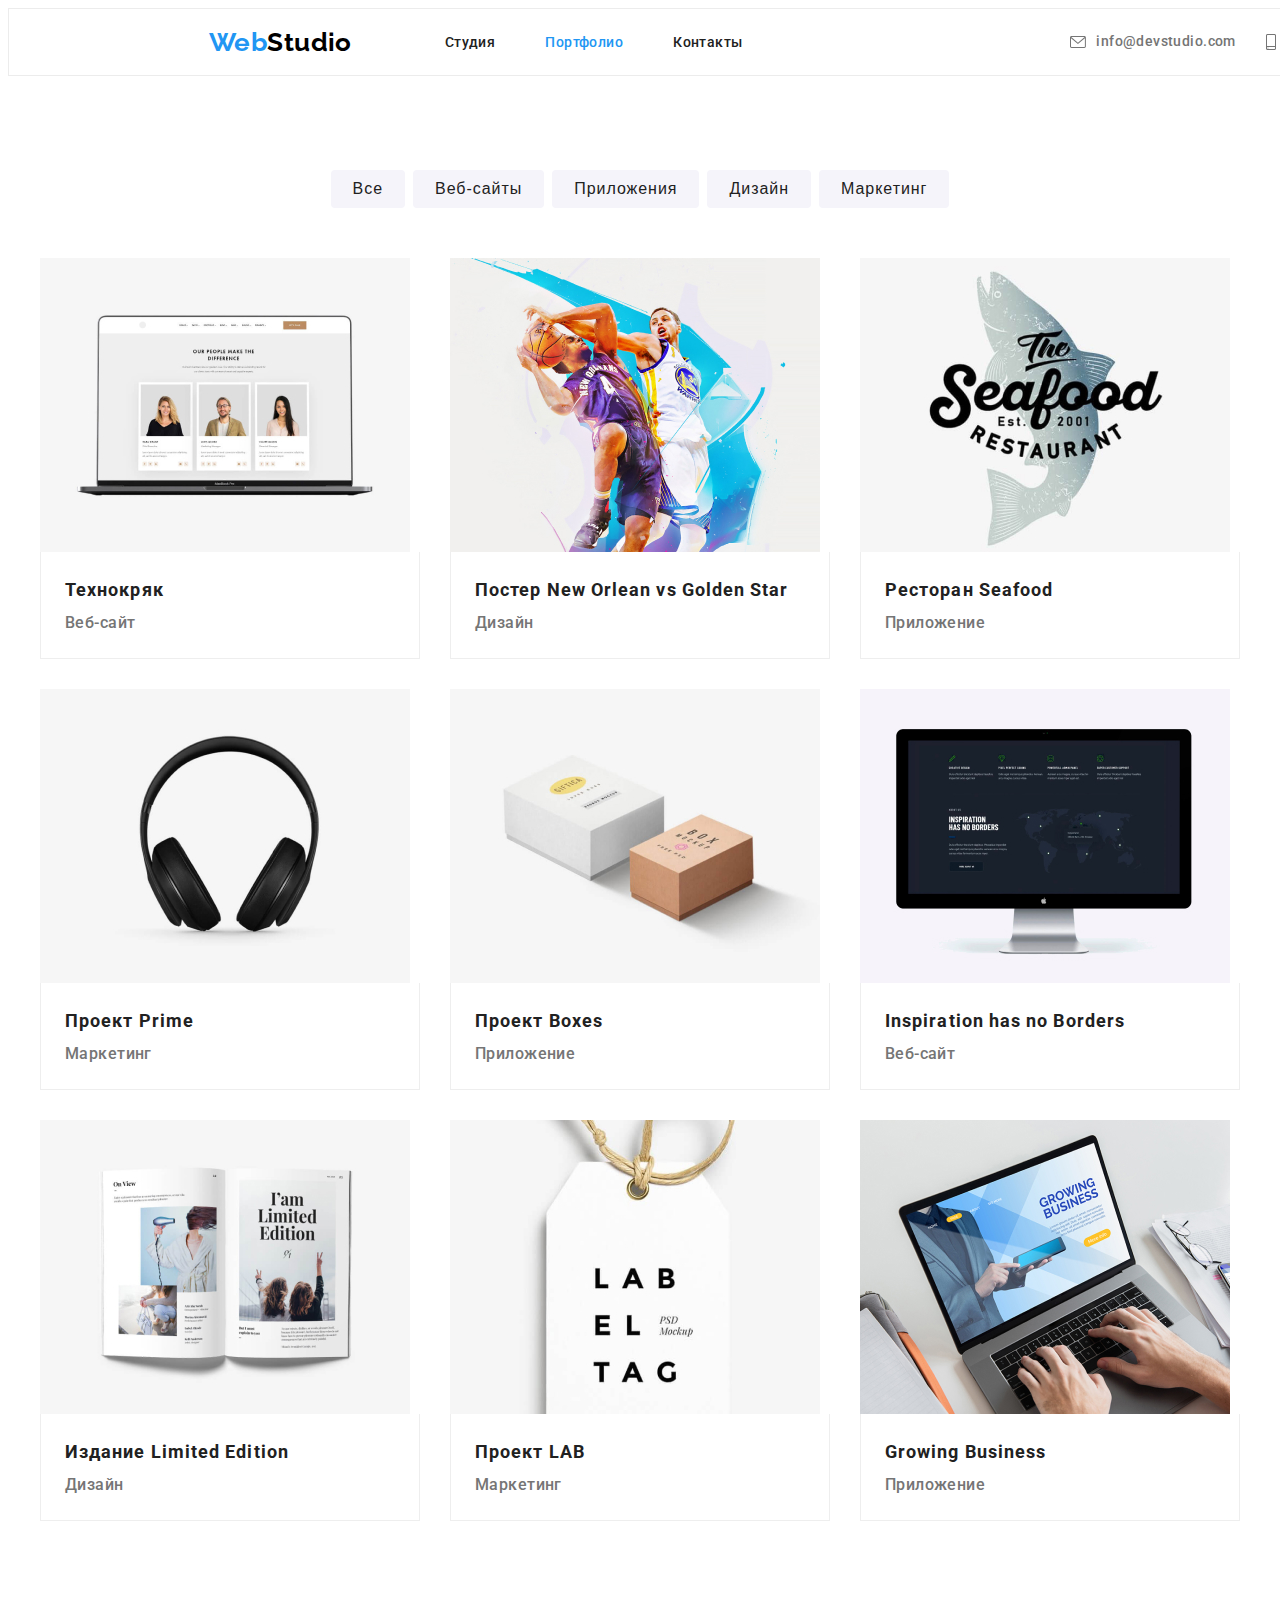
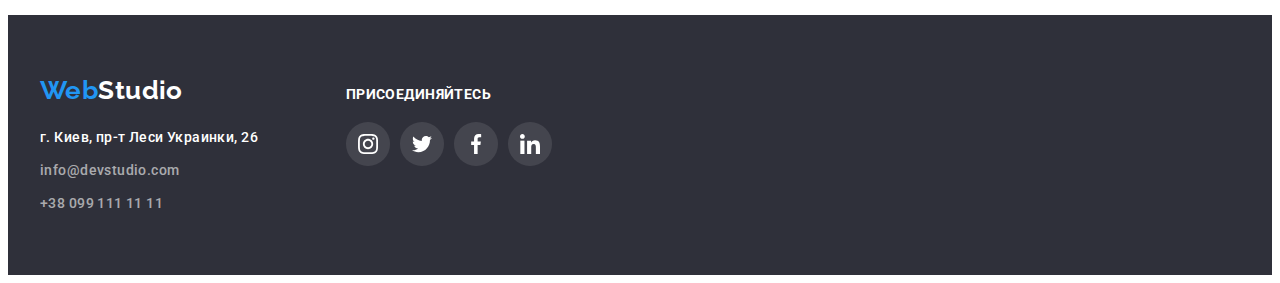
==== portfolio.html @ 8091f701 "cloned repository" ====
<!DOCTYPE html>
<html lang="ru">

<head>
  <meta charset="UTF-8">
  <meta http-equiv="X-UA-Compatible" content="IE=edge">
  <meta name="viewport" content="width=device-width, initial-scale=1.0">
  <title>WebStudio-Portfolio</title>
  <link rel="stylesheet" href="https://cdnjs.cloudflare.com/ajax/libs/modern-normalize/1.0.0/modern-normalize.css"
    integrity="sha512-Zx6MlUMKSVJoQ+83OwhdILe8cSEsCzfqThJd7J/VA2UrK6Ctj85p+xzqfyuNXE5B1k25uUdmJ2OzItbBy9GHAQ=="
    crossorigin="anonymous" />
  <link rel="preconnect" href="https://fonts.gstatic.com">
  <link href="https://fonts.googleapis.com/css2?family=Raleway:wght@700&family=Roboto:wght@400;500;700;900&display=swap"
    rel="stylesheet">
  <link rel="stylesheet" href="./styles/styles.css">
</head>

<body>
  <!-- HEADER -->
  <header class="header">
    <div class="container">
      <nav class="menu">
        <a class="logo link" href="./index.html" lang="en">Web<span class="logo-studio-header" lang="en">Studio</span></a>
        <div class="nav-wrapper">
          <ul class="nav-list list">
            <li class="nav-item">
              <a class="nav-link link" href="./index.html">Студия</a>
            </li>
            <li class="nav-item">
              <a class="nav-link current link" href="./portfolio.html">Портфолио</a>
            </li>
            <li class="nav-item">
              <a class="nav-link link" href="https://www.devstudio.com/portfolio">Контакты</a>
            </li>
          </ul>
        </div>
        <div class="contact-wrapper">
          <ul class="header-contacts list">
            <li class="header-contacts-mail">
              <a class="header-contact-link link" href="mailto:info@devstudio.com" lang="en">info@devstudio.com
                <svg class="header-envelope">
                  <use href="./images/sprite.svg#icon-envelope"></use>
                </svg>
              </a>
            </li>
            <li class="header-contacts-tel">
              <a class="header-contact-link link" href="tel:+380961111111">+38 096 111 11 11
                <svg class="header-tel">
                  <use href="./images/sprite.svg#icon-smartphone"></use>
                </svg>
              </a>
            </li>
          </ul>
        </div>
      </nav>
    </div>
  </header>
  <main>
    <!-- EXAMPLES -->
    <section class="examples">
      <div class="container">
        <h2 class="visually-hidden">Наши работы</h2>
        <ul class="examples-list list">
          <li class="examples-list-item">
            <button class="nav-btn" type="button">Все</button>
          </li>
          <li class="examples-list-item">
            <button class="nav-btn" type="button">Веб-сайты</button>
          </li>
          <li class="examples-list-item">
            <button class="nav-btn" type="button">Приложения</button>
          </li>
          <li class="examples-list-item">
            <button class="nav-btn" type="button">Дизайн</button>
          </li>
          <li class="examples-list-item">
            <button class="nav-btn" type="button">Маркетинг</button>
          </li>
        </ul>
        <ul class="examples-img-list list">
          <li class="examples-img-item">
            <a class="list-items link" href="">
              <img class="img" src="./images/portfolio/portfolio-1.jpg" alt="laptop desctop">
              <div class="examples-about-wrapper">
                <h3 class="examples-img-title">Технокряк</h3>
                <p class="examples-img-about">Веб-сайт</p>
              </div>
            </a>
          </li>
          <li class="examples-img-item">
            <a class="list-items link" href="">
              <img class="img" src="./images/portfolio/portfolio-2.jpg" alt="two basketball players">
              <div class="examples-about-wrapper">
                <h3 class="examples-img-title">Постер <span lang="en">New Orlean vs Golden Star</span></h3>
                <p class="examples-img-about">Дизайн</p>
              </div>
            </a>
          </li>
          <li class="examples-img-item">
            <a class="list-items link" href="">
              <img class="img" src="./images/portfolio/portfolio-3.jpg" alt="fish restaurant logo">
              <div class="examples-about-wrapper">
                <h3 class="examples-img-title">Ресторан <span lang="en">Seafood</span></h3>
                <p class="examples-img-about">Приложение</p>
              </div>
            </a>
          </li>
          <li class="examples-img-item">
            <a class="list-items link" href="">
              <img class="img" src="./images/portfolio/portfolio-4.jpg" alt="headphones">
              <div class="examples-about-wrapper">
                <h3 class="examples-img-title">Проект <span lang="en">Prime</span></h3>
                <p class="examples-img-about">Маркетинг</p>
              </div>
            </a>
          </li>
          <li class="examples-img-item">
            <a class="list-items link" href="">
              <img class="img" src="./images/portfolio/portfolio-5.jpg" alt="two boxes">
              <div class="examples-about-wrapper">
                <h3 class="examples-img-title">Проект <span lang="en">Boxes</span></h3>
                <p class="examples-img-about">Приложение</p>
              </div>
            </a>
          </li>
          <li class="examples-img-item">
            <a class="list-items link" href="">
              <img class="img" src="./images/portfolio/portfolio-6.jpg" alt="computer display">
              <div class="examples-about-wrapper">
                <h3 class="examples-img-title" lang="en">Inspiration has no Borders</h3>
                <p class="examples-img-about">Веб-сайт</p>
              </div>
            </a>
          </li>
          <li class="examples-img-item">
            <a class="list-items link" href="">
              <img class="img" src="./images/portfolio/portfolio-7.jpg" alt="opened magazine">
              <div class="examples-about-wrapper">
                <h3 class="examples-img-title">Издание <span lang="en">Limited Edition</span></h3>
                <p class="examples-img-about">Дизайн</p>
              </div>
            </a>
          </li>
          <li class="examples-img-item">
            <a class="list-items link" href="">
              <img class="img" src="./images/portfolio/portfolio-8.jpg" alt="some label">
              <div class="examples-about-wrapper">
                <h3 class="examples-img-title">Проект <span lang="en">LAB</span></h3>
                <p class="examples-img-about">Маркетинг</p>
              </div>
            </a>
          </li>
          <li class="examples-img-item">
            <a class="list-items link" href="">
              <img class="img" src="./images/portfolio/portfolio-9.jpg" alt="man working on a laptop">
              <div class="examples-about-wrapper">
                <h3 class="examples-img-title" lang="en">Growing Business</h3>
                <p class="examples-img-about">Приложение</p>
              </div>
            </a>
          </li>
        </ul>
      </div>
    </section>
  </main>
  <!-- FOOTER -->
  <footer class="footer">
    <div class="container">
      <div class="address-wrapper">
        <a class="logo link" href="./index.html" lang="en">Web<span class="logo-studio-footer" lang="en">Studio</span></a>
        <p class="address">г. Киев, пр-т Леси Украинки, 26</p>
        <ul class="address-list list">
          <li class="address-list-item">
            <a class="address-link link" href="mailto:info@devstudio.com">info@devstudio.com</a>
          </li>
          <li class="address-list-item">
            <a class="address-link link" href="tel:+380991111111">+38 099 111 11 11</a>
          </li>
        </ul>
      </div>
      <div class="footer-social-list">
        <h2 class="footer-social-title">присоединяйтесь</h2>
        <ul class="social-list list">
          <li class="social-list-item">
            <a href="" class="social-list-link link">
              <svg class="social-list-icon">
                <use href="./images/sprite.svg#icon-instagram"></use>
              </svg>
            </a>
          </li>
          <li class="social-list-item">
            <a href="" class="social-list-link link">
              <svg class="social-list-icon">
                <use href="./images/sprite.svg#icon-twitter"></use>
              </svg>
            </a>
          </li>
          <li class="social-list-item">
            <a href="" class="social-list-link link">
              <svg class="social-list-icon">
                <use href="./images/sprite.svg#icon-facebook"></use>
              </svg>
            </a>
          </li>
          <li class="social-list-item">
            <a href="" class="social-list-link link">
              <svg class="social-list-icon">
                <use href="./images/sprite.svg#icon-linkedin"></use>
              </svg>
            </a>
          </li>
        </ul>
      </div>
    </div>
  </footer>
</body>

</html>
---- styles/styles.css ----
:root {
  --main-font: "Roboto", sans-serif;
  --secondary-font: "Raleway", sans-serif;
  --accent-color: #2196f3;
  --main-text-color: #212121;
  --secondary-text-color: #757575;
  --accent-text-color: #ffffff;
  --background-color-main: #f5f4fa;
  --background-color-accent: #2f303a;
  --logo-text-main: #000000;
  --social-logo: #afb1b8;
  --section-pt: 94px;
  --section-pb: 94px;
}

body {
  font-family: var(--main-font);
  color: var(--main-text-color);
  font-weight: 500;
  font-size: 14px;
  line-height: 1.14;
  letter-spacing: 0.03em;
}

h1,
h2,
h3,
h4,
h5,
h6,
p {
  margin: 0;
}

ul,
ol {
  margin: 0;
  padding: 0;
}

img {
  display: block;
}

.link {
  text-decoration: none;
  display: block;
}

.list {
  list-style: none;
}

.container {
  width: 1200px;
  margin: 0 auto;
  padding-left: 15px;
  padding-right: 15px;
}

/* ================ COMPONENTS ================*/

.modal-btn {
  min-width: 200px;
  margin: 0 auto;
  padding: 10px 32px;
  font-weight: 700;
  font-size: 16px;
  line-height: 1.88;
  display: flex;
  justify-content: center;
  letter-spacing: 0.06em;
  color: var(--accent-text-color);
  cursor: pointer;
  background: var(--accent-color);
  border-radius: 4px;
  border: none;
}

.nav-btn {
  padding: 6px 22px;
  font-weight: inherit;
  font-size: 16px;
  line-height: 1.63;
  display: flex;
  align-items: center;
  text-align: center;
  letter-spacing: 0.06em;
  color: var(--main-text-color);
  cursor: pointer;
  background: var(--background-color-main);
  border-radius: 4px;
  border: none;
}

.img {
  display: block;
  max-width: 100%;
  height: auto;
}

.current.nav-link {
  color: var(--accent-color);
}

.visually-hidden {
  position: absolute !important;
  clip: rect(1px 1px 1px 1px); /* IE6, IE7 */
  clip: rect(1px, 1px, 1px, 1px);
  padding: 0 !important;
  border: 0 !important;
  height: 1px !important;
  width: 1px !important;
  overflow: hidden;
}

.container {
  width: 1200px;
  margin: 0 auto;
  padding-left: 15px;
  padding-right: 15px;
}

.section-title {
  margin-bottom: 50px;
  font-weight: 700;
  font-size: 36px;
  line-height: 1.17;
  text-align: center;
  color: var(--logo-text-main);
}

.social-list {
  display: flex;
  align-items: center;
  justify-content: center;
}

.social-list-link {
  display: flex;
  align-items: center;
  justify-content: center;
  width: 44px;
  height: 44px;
  border-radius: 50%;
  background-color: transparent;
}

.social-list-link:hover,
.social-list-link:focus {
  background-color: var(--accent-color);
}

.social-list-link:hover .social-list-icon,
.social-list-link:focus .social-list-icon {
  fill: var(--accent-text-color);
}

.social-list-item:not(:last-child) {
  margin-right: 10px;
}

.social-list-icon {
  fill: var(--social-logo);
  width: 20px;
  height: 20px;
}

/* ================ END COMPONENTS ================*/

/* ================ HEADER ================*/

.header {
  width: 1600px;
  display: flex;
  align-items: center;
  flex-direction: row;
  margin: 0 auto;
  border: 1px solid #ececec;
}

.menu {
  display: flex;
  align-items: center;
}

.logo {
  display: inline-block;
  font-family: var(--secondary-font);
  font-weight: 700;
  font-size: 26px;
  line-height: 1.19;
  color: var(--accent-color);
  margin-right: 93px;
}

.logo-studio-header {
  color: var(--logo-text-main);
}

.nav-wrapper {
  display: block;
}

.contact-wrapper {
  display: block;
  margin-left: auto;
}

.nav-list {
  display: flex;
}

.nav-item {
  display: inline-block;
}

.nav-item:not(:last-child) {
  margin-right: 50px;
}

.nav-link {
  line-height: 1.17;
  padding-top: 25px;
  padding-bottom: 25px;
  color: var(--main-text-color);
}

.nav-link:hover,
.nav-link:focus {
  color: var(--accent-color);
}

.header-contacts {
  display: flex;
  margin-left: 0 auto;
  align-items: center;
}

.header-contacts-mail {
  display: inline-block;
  margin-right: 30px;
  fill: var(--secondary-text-color);
}

.header-contacts-tel {
  display: inline-block;
  fill: var(--secondary-text-color);
}

.header-contact-link {
  display: flex;
  align-items: center;
  padding-top: 25px;
  padding-bottom: 25px;
  color: var(--secondary-text-color);
  flex-direction: row-reverse;
}

.header-contact-link:hover,
.header-contact-link:focus {
  fill: var(--accent-color);
  color: var(--accent-color);
}

.header-envelope {
  width: 16px;
  height: 12px;
  margin-right: 10px;
}

.header-tel {
  width: 10px;
  height: 16px;
  margin-right: 10px;
}
/* ================ END HEADER ================*/

/* ================ HERO ================*/

.hero {
  margin: 0 auto;
  width: 1600px;
  background-color: #c4c4c4;
  text-align: center;
  background-image: linear-gradient(
      rgba(47, 48, 58, 0.4),
      rgba(47, 48, 58, 0.4)
    ),
    url(../images/hero-bg.jpg);
  background-repeat: no-repeat;
  background-size: cover;
}

.hero .container {
  padding-top: 200px;
  padding-bottom: 200px;
  max-width: 696px;
}

.hero-title {
  margin-bottom: 30px;
  font-weight: 900;
  font-size: 44px;
  line-height: 1.36;
  letter-spacing: 0.06em;
  text-transform: uppercase;
  color: var(--accent-text-color);
}

/* ================ END HERO ================*/

/* ================ SPECIALTIES ================*/

.specialties {
  padding-top: var(--section-pt);
  padding-bottom: var(--section-pb);
}

.specs-list {
  display: flex;
  margin-left: -30px;
  margin-top: -30px;
}

.specs-list-item {
  display: block;
  flex-basis: calc(100% / 4 - 90px);
  width: 270px;
  margin-left: 30px;
  margin-top: 30px;
}

.logo-wrapper {
  display: flex;
  align-items: center;
  justify-content: center;
  width: 270px;
  height: 120px;
  margin-bottom: 30px;
  background-color: var(--background-color-main);
}

.specialties-logo {
  display: block;
  width: 70px;
  height: 70px;
}

.specs-subtitle {
  margin-bottom: 10px;
  font-weight: 700;
  line-height: 1.17;
  text-transform: uppercase;
  color: var(--logo-text-main);
}

.specs-text {
  font-weight: 400;
  line-height: 1.71;
  color: var(--secondary-text-color);
}

/* ================ END SPECIALTIES ================*/

/* ================ SKILLS ================*/

.skills {
  padding-bottom: var(--section-pb);
}

.skills-list {
  display: flex;
  flex-wrap: wrap;
  margin-left: -30px;
  margin-top: -30px;
}

.skills-list-item {
  flex-basis: calc(100% / 3 - 30px);
  margin-left: 30px;
  margin-top: 30px;
}
/* ================ END SKILLS ================*/

/* ================ TEAM ================*/

.team {
  background-color: var(--background-color-main);
  padding-bottom: var(--section-pb);
  padding-top: var(--section-pt);
}

.team-list {
  display: flex;
  flex-wrap: wrap;
  margin-left: -30px;
  margin-top: -30px;
}

.team-list-item {
  flex-basis: calc(100% / 4 - 30px);
  margin-left: 30px;
  margin-top: 30px;
  box-shadow: 0px 1px 3px rgba(0, 0, 0, 0.12), 0px 1px 1px rgba(0, 0, 0, 0.14),
    0px 2px 1px rgba(0, 0, 0, 0.2);
  border-radius: 0px 0px 4px 4px;
}

.team-name-container {
  padding-top: 30px;
  padding-bottom: 30px;
}

.team-name {
  margin-bottom: 10px;
  font-size: 16px;
  line-height: 1.19;
  text-align: center;
  color: var(--main-text-color);
}

.team-occupation {
  margin-bottom: 16px;
  font-size: 16px;
  line-height: 1.19;
  text-align: center;
  color: var(--secondary-text-color);
}

.team-img {
  width: 270px;
  height: 260px;
}

/* ================ END TEAM ================*/

/* ================ CLIENTS ================*/

.clients {
  padding-bottom: var(--section-pb);
  padding-top: var(--section-pt);
}
.clients-list {
  display: flex;
}

.clients-list-item {
  display: flex;
  width: 170px;
  height: 90px;
}

.clients-list-item:not(:last-child) {
  margin-right: 30px;
}

.clients-logo {
  display: flex;
  justify-content: center;
  align-items: center;
  width: 100%;
  height: 100%;
  border: 1px solid #afb1b8;
  border-radius: 4px;
  fill: var(--social-logo);
}

.clients-logo:hover,
.clients-logo:focus {
  border-color: var(--accent-color);
  fill: var(--accent-color);
}

.clients-logo-icon {
  display: inline-block;
}

/* ================ END CLIENTS ================*/

/* ================ EXAMPLES ================*/

.examples {
  padding-top: var(--section-pt);
  padding-bottom: var(--section-pb);
}
.examples-list {
  display: flex;
  justify-content: center;
  margin-bottom: 50px;
}

.examples-list-item:not(:last-child) {
  margin-right: 8px;
}

.list-items:hover,
.list-items:focus {
  box-shadow: 0px 1px 1px rgba(0, 0, 0, 0.12), 0px 4px 4px rgba(0, 0, 0, 0.06),
    1px 4px 6px rgba(0, 0, 0, 0.16);
}

.nav-btn:hover,
.nav-btn:focus {
  background-color: var(--accent-color);
  color: var(--accent-text-color);
  box-shadow: 0px 3px 1px rgba(0, 0, 0, 0.1), 0px 1px 2px rgba(0, 0, 0, 0.08),
    0px 2px 2px rgba(0, 0, 0, 0.12);
  border-radius: 4px;
}

.examples-img-list {
  display: flex;
  flex-wrap: wrap;
  margin-top: -30px;
  margin-left: -30px;
}

.examples-img-item {
  flex-basis: calc(100% / 3 - 30px);
  margin-top: 30px;
  margin-left: 30px;
}

.examples-about-wrapper {
  padding: 20px 24px;
  border: 1px solid #eeeeee;
  border-top: none;
}

.examples-img-title {
  font-weight: 700;
  font-size: 18px;
  line-height: 2;
  letter-spacing: 0.06em;
  color: var(--main-text-color);
}

.examples-img-about {
  font-size: 16px;
  line-height: 1.86;
  color: var(--secondary-text-color);
}
/* ================ END EXAMPLES ================*/

/* ================ FOOTER ================*/

.footer {
  background-color: var(--background-color-accent);
  padding-top: 60px;
  padding-bottom: 60px;
}

.footer .logo {
  margin-bottom: 20px;
}

.footer .container {
  display: flex;
  align-items: baseline;
}

.logo-studio-footer {
  color: var(--accent-text-color);
}

.address {
  margin-bottom: 9px;
  line-height: 1.71;
  color: var(--accent-text-color);
}

.address-wrapper {
  display: block;
}

.address-list-item:not(:last-child) {
  margin-bottom: 9px;
}

.address-link {
  line-height: 1.71;
  color: rgba(255, 255, 255, 0.6);
}

.address-link:hover,
.address-link:focus {
  color: var(--accent-color);
}

.footer-social-title {
  display: block;
  margin-bottom: 20px;
  text-transform: uppercase;
  color: var(--accent-text-color);
  font-size: 14px;
  line-height: 1.17;
}

.footer-social-list {
  display: inline-block;
  margin-left: 70px;
}

.footer .social-list-link {
  background-image: linear-gradient(
    rgba(255, 255, 255, 0.1),
    rgba(255, 255, 255, 0.1)
  );
}

.footer .social-list-icon {
  fill: var(--accent-text-color);
}
/* ================ END FOOTER ================*/
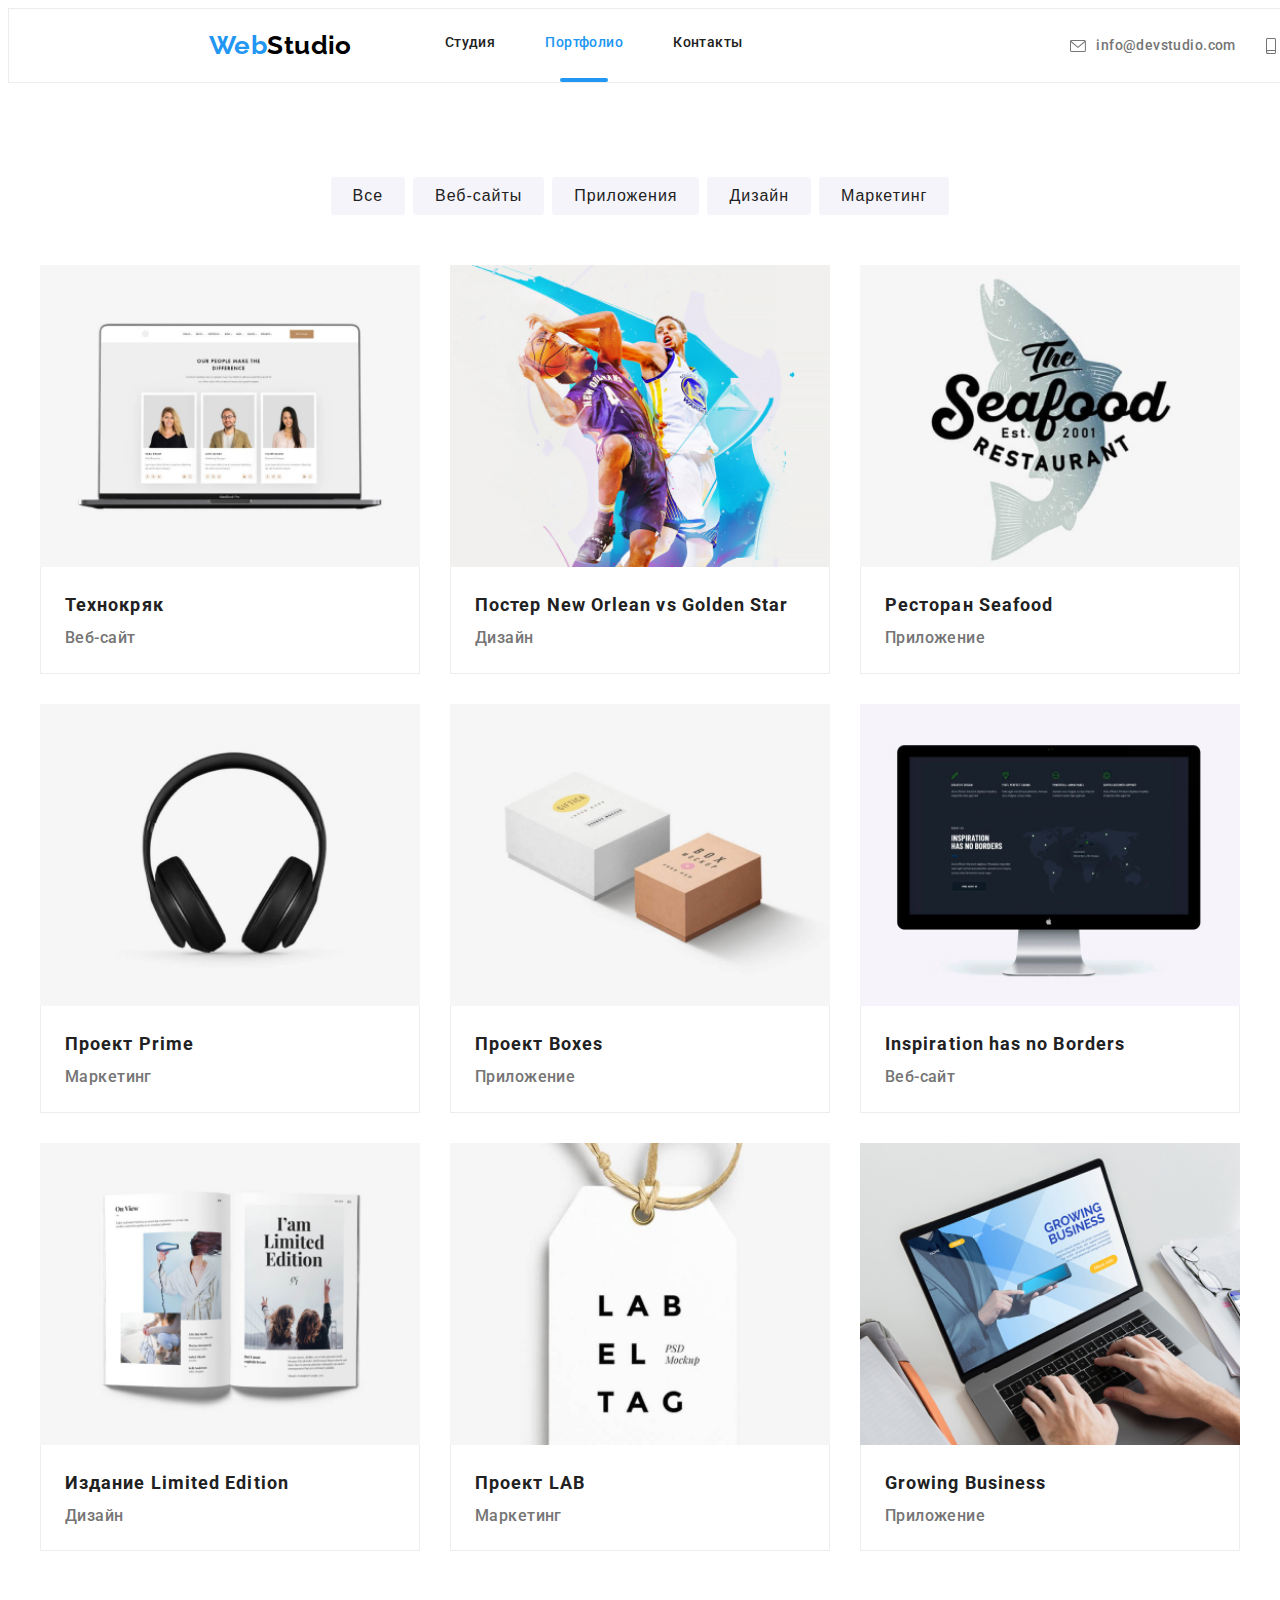
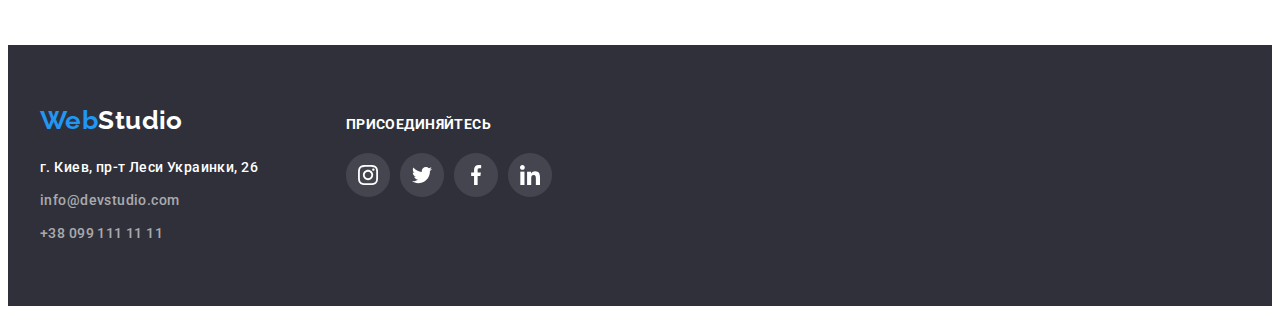
==== commit 1173caa9: "added animation and modal" ====
--- a/portfolio.html
+++ b/portfolio.html
@@ -9,6 +9,7 @@
   <link rel="stylesheet" href="https://cdnjs.cloudflare.com/ajax/libs/modern-normalize/1.0.0/modern-normalize.css"
     integrity="sha512-Zx6MlUMKSVJoQ+83OwhdILe8cSEsCzfqThJd7J/VA2UrK6Ctj85p+xzqfyuNXE5B1k25uUdmJ2OzItbBy9GHAQ=="
     crossorigin="anonymous" />
+  <link rel="stylesheet" href="https://cdnjs.cloudflare.com/ajax/libs/animate.css/4.1.1/animate.min.css" />
   <link rel="preconnect" href="https://fonts.gstatic.com">
   <link href="https://fonts.googleapis.com/css2?family=Raleway:wght@700&family=Roboto:wght@400;500;700;900&display=swap"
     rel="stylesheet">
@@ -20,7 +21,8 @@
   <header class="header">
     <div class="container">
       <nav class="menu">
-        <a class="logo link" href="./index.html" lang="en">Web<span class="logo-studio-header" lang="en">Studio</span></a>
+        <a class="logo link" href="./index.html" lang="en">Web<span class="logo-studio-header"
+            lang="en">Studio</span></a>
         <div class="nav-wrapper">
           <ul class="nav-list list">
             <li class="nav-item">
@@ -80,7 +82,13 @@
         <ul class="examples-img-list list">
           <li class="examples-img-item">
             <a class="list-items link" href="">
-              <img class="img" src="./images/portfolio/portfolio-1.jpg" alt="laptop desctop">
+              <div class="examples-list-wraper">
+                <img class="img" src="./images/portfolio/portfolio-1.jpg" alt="laptop desctop">
+                <p class="overlay">Технокряк это современная площадка распространения коронавируса. Компании используют
+                  эту платформу
+                  для цифрового
+                  шпионажа и атак на защищённые сервера конкурентов.</p>
+              </div>
               <div class="examples-about-wrapper">
                 <h3 class="examples-img-title">Технокряк</h3>
                 <p class="examples-img-about">Веб-сайт</p>
@@ -89,7 +97,13 @@
           </li>
           <li class="examples-img-item">
             <a class="list-items link" href="">
-              <img class="img" src="./images/portfolio/portfolio-2.jpg" alt="two basketball players">
+              <div class="examples-list-wraper">
+                <img class="img" src="./images/portfolio/portfolio-2.jpg" alt="two basketball players">
+                <p class="overlay">Технокряк это современная площадка распространения коронавируса. Компании используют
+                  эту платформу
+                  для цифрового
+                  шпионажа и атак на защищённые сервера конкурентов.</p>
+              </div>
               <div class="examples-about-wrapper">
                 <h3 class="examples-img-title">Постер <span lang="en">New Orlean vs Golden Star</span></h3>
                 <p class="examples-img-about">Дизайн</p>
@@ -98,7 +112,13 @@
           </li>
           <li class="examples-img-item">
             <a class="list-items link" href="">
+              <div class="examples-list-wraper">
               <img class="img" src="./images/portfolio/portfolio-3.jpg" alt="fish restaurant logo">
+              <p class="overlay">Технокряк это современная площадка распространения коронавируса. Компании используют
+                эту платформу
+                для цифрового
+                шпионажа и атак на защищённые сервера конкурентов.</p>
+              </div>
               <div class="examples-about-wrapper">
                 <h3 class="examples-img-title">Ресторан <span lang="en">Seafood</span></h3>
                 <p class="examples-img-about">Приложение</p>
@@ -107,7 +127,13 @@
           </li>
           <li class="examples-img-item">
             <a class="list-items link" href="">
+              <div class="examples-list-wraper">
               <img class="img" src="./images/portfolio/portfolio-4.jpg" alt="headphones">
+              <p class="overlay">Технокряк это современная площадка распространения коронавируса. Компании используют
+                эту платформу
+                для цифрового
+                шпионажа и атак на защищённые сервера конкурентов.</p>
+              </div>
               <div class="examples-about-wrapper">
                 <h3 class="examples-img-title">Проект <span lang="en">Prime</span></h3>
                 <p class="examples-img-about">Маркетинг</p>
@@ -116,7 +142,13 @@
           </li>
           <li class="examples-img-item">
             <a class="list-items link" href="">
+              <div class="examples-list-wraper">
               <img class="img" src="./images/portfolio/portfolio-5.jpg" alt="two boxes">
+              <p class="overlay">Технокряк это современная площадка распространения коронавируса. Компании используют
+                эту платформу
+                для цифрового
+                шпионажа и атак на защищённые сервера конкурентов.</p>
+              </div>
               <div class="examples-about-wrapper">
                 <h3 class="examples-img-title">Проект <span lang="en">Boxes</span></h3>
                 <p class="examples-img-about">Приложение</p>
@@ -125,7 +157,13 @@
           </li>
           <li class="examples-img-item">
             <a class="list-items link" href="">
+              <div class="examples-list-wraper">
               <img class="img" src="./images/portfolio/portfolio-6.jpg" alt="computer display">
+              <p class="overlay">Технокряк это современная площадка распространения коронавируса. Компании используют
+                эту платформу
+                для цифрового
+                шпионажа и атак на защищённые сервера конкурентов.</p>
+              </div>
               <div class="examples-about-wrapper">
                 <h3 class="examples-img-title" lang="en">Inspiration has no Borders</h3>
                 <p class="examples-img-about">Веб-сайт</p>
@@ -134,7 +172,13 @@
           </li>
           <li class="examples-img-item">
             <a class="list-items link" href="">
+              <div class="examples-list-wraper">
               <img class="img" src="./images/portfolio/portfolio-7.jpg" alt="opened magazine">
+              <p class="overlay">Технокряк это современная площадка распространения коронавируса. Компании используют
+                эту платформу
+                для цифрового
+                шпионажа и атак на защищённые сервера конкурентов.</p>
+              </div>
               <div class="examples-about-wrapper">
                 <h3 class="examples-img-title">Издание <span lang="en">Limited Edition</span></h3>
                 <p class="examples-img-about">Дизайн</p>
@@ -143,7 +187,13 @@
           </li>
           <li class="examples-img-item">
             <a class="list-items link" href="">
+              <div class="examples-list-wraper">
               <img class="img" src="./images/portfolio/portfolio-8.jpg" alt="some label">
+              <p class="overlay">Технокряк это современная площадка распространения коронавируса. Компании используют
+                эту платформу
+                для цифрового
+                шпионажа и атак на защищённые сервера конкурентов.</p>
+              </div>
               <div class="examples-about-wrapper">
                 <h3 class="examples-img-title">Проект <span lang="en">LAB</span></h3>
                 <p class="examples-img-about">Маркетинг</p>
@@ -152,7 +202,13 @@
           </li>
           <li class="examples-img-item">
             <a class="list-items link" href="">
+              <div class="examples-list-wraper">
               <img class="img" src="./images/portfolio/portfolio-9.jpg" alt="man working on a laptop">
+              <p class="overlay">Технокряк это современная площадка распространения коронавируса. Компании используют
+                эту платформу
+                для цифрового
+                шпионажа и атак на защищённые сервера конкурентов.</p>
+              </div>
               <div class="examples-about-wrapper">
                 <h3 class="examples-img-title" lang="en">Growing Business</h3>
                 <p class="examples-img-about">Приложение</p>
@@ -167,7 +223,8 @@
   <footer class="footer">
     <div class="container">
       <div class="address-wrapper">
-        <a class="logo link" href="./index.html" lang="en">Web<span class="logo-studio-footer" lang="en">Studio</span></a>
+        <a class="logo link" href="./index.html" lang="en">Web<span class="logo-studio-footer"
+            lang="en">Studio</span></a>
         <p class="address">г. Киев, пр-т Леси Украинки, 26</p>
         <ul class="address-list list">
           <li class="address-list-item">
--- a/styles/styles.css
+++ b/styles/styles.css
@@ -40,6 +40,7 @@
 
 img {
   display: block;
+  width: 100%;
 }
 
 .link {
@@ -91,6 +92,9 @@
   background: var(--background-color-main);
   border-radius: 4px;
   border: none;
+
+  transition: background-color 250ms cubic-bezier(0.4, 0, 0.2, 1),
+    color 250ms cubic-bezier(0.4, 0, 0.2, 1);
 }
 
 .img {
@@ -100,7 +104,25 @@
 }
 
 .current.nav-link {
+  display: flex;
+  justify-items: center;
+  align-items: center;
+  flex-direction: column;
   color: var(--accent-color);
+}
+
+.nav-link-wrapper {
+  display: block;
+}
+
+.current.nav-link::after {
+  content: "";
+  display: block;
+  width: 48px;
+  height: 4px;
+  border-radius: 2px;
+  margin-top: 28px;
+  background-color: var(--accent-color);
 }
 
 .visually-hidden {
@@ -144,6 +166,8 @@
   height: 44px;
   border-radius: 50%;
   background-color: transparent;
+
+  transition: background-color 250ms cubic-bezier(0.4, 0, 0.2, 1);
 }
 
 .social-list-link:hover,
@@ -164,6 +188,8 @@
   fill: var(--social-logo);
   width: 20px;
   height: 20px;
+
+  transition: fill 250ms cubic-bezier(0.4, 0, 0.2, 1);
 }
 
 /* ================ END COMPONENTS ================*/
@@ -212,7 +238,7 @@
 }
 
 .nav-item {
-  display: inline-block;
+  display: flex;
 }
 
 .nav-item:not(:last-child) {
@@ -222,8 +248,9 @@
 .nav-link {
   line-height: 1.17;
   padding-top: 25px;
-  padding-bottom: 25px;
   color: var(--main-text-color);
+
+  transition: color 250ms cubic-bezier(0.4, 0, 0.2, 1);
 }
 
 .nav-link:hover,
@@ -255,6 +282,9 @@
   padding-bottom: 25px;
   color: var(--secondary-text-color);
   flex-direction: row-reverse;
+
+  transition: color 250ms cubic-bezier(0.4, 0, 0.2, 1),
+    fill 250ms cubic-bezier(0.4, 0, 0.2, 1);
 }
 
 .header-contact-link:hover,
@@ -377,10 +407,28 @@
 }
 
 .skills-list-item {
+  position: relative;
   flex-basis: calc(100% / 3 - 30px);
   margin-left: 30px;
   margin-top: 30px;
 }
+
+.skill-title {
+  position: absolute;
+  left: 0;
+  bottom: 0;
+  display: block;
+  padding-top: 27px;
+  padding-bottom: 27px;
+  width: 100%;
+  height: 70px;
+  background-color: rgba(47, 48, 58, 0.8);
+  color: var(--accent-text-color);
+  font-weight: 700;
+  text-align: center;
+  text-transform: uppercase;
+}
+
 /* ================ END SKILLS ================*/
 
 /* ================ TEAM ================*/
@@ -464,6 +512,9 @@
   border: 1px solid #afb1b8;
   border-radius: 4px;
   fill: var(--social-logo);
+
+  transition: border-color 250ms cubic-bezier(0.4, 0, 0.2, 1),
+    fill 250ms cubic-bezier(0.4, 0, 0.2, 1);
 }
 
 .clients-logo:hover,
@@ -541,6 +592,36 @@
   line-height: 1.86;
   color: var(--secondary-text-color);
 }
+
+.examples-list-wraper {
+  position: relative;
+  overflow: hidden;
+}
+
+.overlay {
+  position: absolute;
+  transform: translateY(100%);
+  top: 0;
+  left: 0;
+  height: 100%;
+  padding: 60px 24px;
+  background-color: var(--accent-color);
+  color: var(--accent-text-color);
+  overflow: auto;
+  font-family: Roboto;
+  font-weight: 400;
+  font-size: 18px;
+  line-height: 1.55;
+  letter-spacing: 0.03em;
+
+  transition: transform 250ms cubic-bezier(0.4, 0, 0.2, 1);
+}
+
+.list-items:hover .overlay,
+.list-items:focus .overlay {
+  transform: translateY(0%);
+  opacity: 0.9;
+}
 /* ================ END EXAMPLES ================*/
 
 /* ================ FOOTER ================*/
@@ -581,6 +662,8 @@
 .address-link {
   line-height: 1.71;
   color: rgba(255, 255, 255, 0.6);
+
+  transition: color 250ms cubic-bezier(0.4, 0, 0.2, 1);
 }
 
 .address-link:hover,
@@ -613,3 +696,49 @@
   fill: var(--accent-text-color);
 }
 /* ================ END FOOTER ================*/
+
+.backdrop {
+  position: fixed;
+  top: 0;
+  left: 0;
+  width: 100vw;
+  height: 100vh;
+  background-color: rgba(0, 0, 0, 0.2);
+
+  transition: opacity 250ms cubic-bezier(0.4, 0, 0.2, 1),
+    visibility 250ms cubic-bezier(0.4, 0, 0.2, 1),
+    pointer-events 250ms cubic-bezier(0.4, 0, 0.2, 1);
+}
+
+.modal {
+  position: absolute;
+  top: 50%;
+  left: 50%;
+  transform: translate(-50%, -50%);
+  width: 528px;
+  height: 581px;
+  background-color: #ffffff;
+}
+
+.modal-close-btn {
+  position: absolute;
+  top: 8px;
+  right: 8px;
+  width: 30px;
+  height: 30px;
+  border-radius: 50%;
+  border: 1px solid rgba(0, 0, 0, 0.1);
+  background: transparent;
+  cursor: pointer;
+}
+
+.modal-x {
+  width: 11px;
+  height: 11px;
+}
+
+.is-hidden {
+  opacity: 0;
+  visibility: hidden;
+  pointer-events: none;
+}
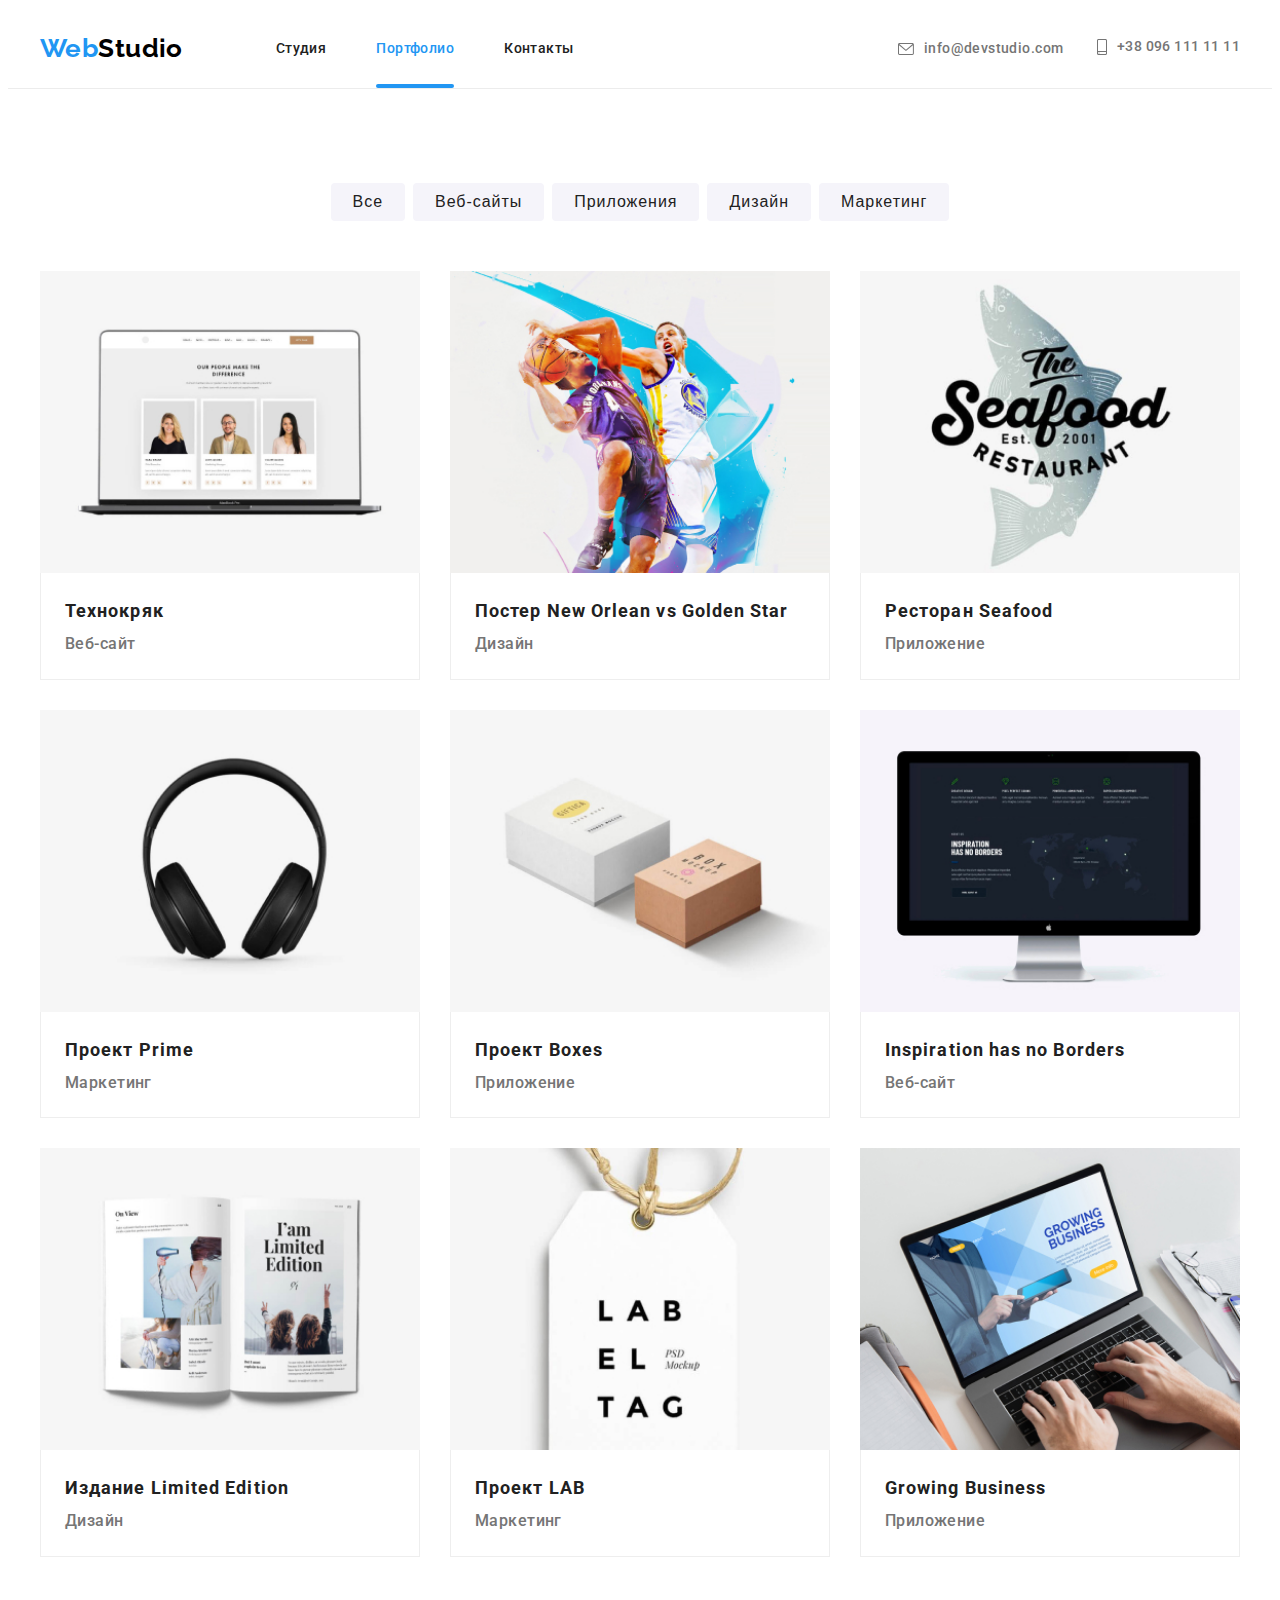
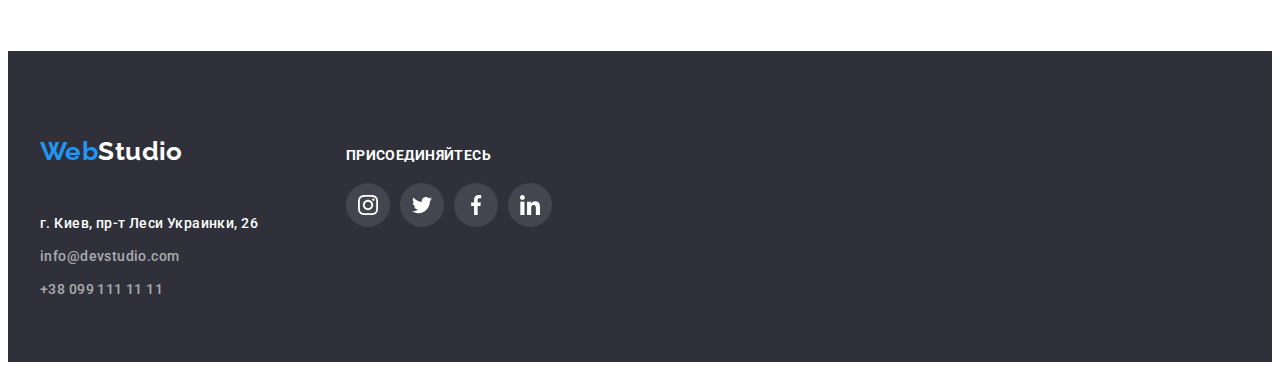
==== commit 5030cc55: "added hw5 beta" ====
--- a/portfolio.html
+++ b/portfolio.html
@@ -23,38 +23,36 @@
       <nav class="menu">
         <a class="logo link" href="./index.html" lang="en">Web<span class="logo-studio-header"
             lang="en">Studio</span></a>
-        <div class="nav-wrapper">
-          <ul class="nav-list list">
-            <li class="nav-item">
-              <a class="nav-link link" href="./index.html">Студия</a>
-            </li>
-            <li class="nav-item">
-              <a class="nav-link current link" href="./portfolio.html">Портфолио</a>
-            </li>
-            <li class="nav-item">
-              <a class="nav-link link" href="https://www.devstudio.com/portfolio">Контакты</a>
-            </li>
-          </ul>
-        </div>
-        <div class="contact-wrapper">
-          <ul class="header-contacts list">
-            <li class="header-contacts-mail">
-              <a class="header-contact-link link" href="mailto:info@devstudio.com" lang="en">info@devstudio.com
-                <svg class="header-envelope">
-                  <use href="./images/sprite.svg#icon-envelope"></use>
-                </svg>
-              </a>
-            </li>
-            <li class="header-contacts-tel">
-              <a class="header-contact-link link" href="tel:+380961111111">+38 096 111 11 11
-                <svg class="header-tel">
-                  <use href="./images/sprite.svg#icon-smartphone"></use>
-                </svg>
-              </a>
-            </li>
-          </ul>
-        </div>
+        <ul class="nav-list list">
+          <li class="nav-item">
+            <a class="nav-link link" href="./index.html">Студия</a>
+          </li>
+          <li class="nav-item">
+            <a class="nav-link current link" href="./portfolio.html">Портфолио</a>
+          </li>
+          <li class="nav-item">
+            <a class="nav-link link" href="./portfolio.html">Контакты</a>
+          </li>
+        </ul>
       </nav>
+      <ul class="header-contacts list">
+        <li class="header-contacts-mail">
+          <a class="header-contact-link link" href="mailto:info@devstudio.com" lang="en">
+            <svg class="header-envelope">
+              <use href="./images/sprite.svg#icon-envelope"></use>
+            </svg>
+            <p>info@devstudio.com</p>
+          </a>
+        </li>
+        <li class="header-contacts-tel">
+          <a class="header-contact-link link" href="tel:+380961111111">
+            <svg class="header-tel">
+              <use href="./images/sprite.svg#icon-smartphone"></use>
+            </svg>
+            <p>+38 096 111 11 11</p>
+          </a>
+        </li>
+      </ul>
     </div>
   </header>
   <main>
@@ -113,11 +111,11 @@
           <li class="examples-img-item">
             <a class="list-items link" href="">
               <div class="examples-list-wraper">
-              <img class="img" src="./images/portfolio/portfolio-3.jpg" alt="fish restaurant logo">
-              <p class="overlay">Технокряк это современная площадка распространения коронавируса. Компании используют
-                эту платформу
-                для цифрового
-                шпионажа и атак на защищённые сервера конкурентов.</p>
+                <img class="img" src="./images/portfolio/portfolio-3.jpg" alt="fish restaurant logo">
+                <p class="overlay">Технокряк это современная площадка распространения коронавируса. Компании используют
+                  эту платформу
+                  для цифрового
+                  шпионажа и атак на защищённые сервера конкурентов.</p>
               </div>
               <div class="examples-about-wrapper">
                 <h3 class="examples-img-title">Ресторан <span lang="en">Seafood</span></h3>
@@ -128,11 +126,11 @@
           <li class="examples-img-item">
             <a class="list-items link" href="">
               <div class="examples-list-wraper">
-              <img class="img" src="./images/portfolio/portfolio-4.jpg" alt="headphones">
-              <p class="overlay">Технокряк это современная площадка распространения коронавируса. Компании используют
-                эту платформу
-                для цифрового
-                шпионажа и атак на защищённые сервера конкурентов.</p>
+                <img class="img" src="./images/portfolio/portfolio-4.jpg" alt="headphones">
+                <p class="overlay">Технокряк это современная площадка распространения коронавируса. Компании используют
+                  эту платформу
+                  для цифрового
+                  шпионажа и атак на защищённые сервера конкурентов.</p>
               </div>
               <div class="examples-about-wrapper">
                 <h3 class="examples-img-title">Проект <span lang="en">Prime</span></h3>
@@ -143,11 +141,11 @@
           <li class="examples-img-item">
             <a class="list-items link" href="">
               <div class="examples-list-wraper">
-              <img class="img" src="./images/portfolio/portfolio-5.jpg" alt="two boxes">
-              <p class="overlay">Технокряк это современная площадка распространения коронавируса. Компании используют
-                эту платформу
-                для цифрового
-                шпионажа и атак на защищённые сервера конкурентов.</p>
+                <img class="img" src="./images/portfolio/portfolio-5.jpg" alt="two boxes">
+                <p class="overlay">Технокряк это современная площадка распространения коронавируса. Компании используют
+                  эту платформу
+                  для цифрового
+                  шпионажа и атак на защищённые сервера конкурентов.</p>
               </div>
               <div class="examples-about-wrapper">
                 <h3 class="examples-img-title">Проект <span lang="en">Boxes</span></h3>
@@ -158,11 +156,11 @@
           <li class="examples-img-item">
             <a class="list-items link" href="">
               <div class="examples-list-wraper">
-              <img class="img" src="./images/portfolio/portfolio-6.jpg" alt="computer display">
-              <p class="overlay">Технокряк это современная площадка распространения коронавируса. Компании используют
-                эту платформу
-                для цифрового
-                шпионажа и атак на защищённые сервера конкурентов.</p>
+                <img class="img" src="./images/portfolio/portfolio-6.jpg" alt="computer display">
+                <p class="overlay">Технокряк это современная площадка распространения коронавируса. Компании используют
+                  эту платформу
+                  для цифрового
+                  шпионажа и атак на защищённые сервера конкурентов.</p>
               </div>
               <div class="examples-about-wrapper">
                 <h3 class="examples-img-title" lang="en">Inspiration has no Borders</h3>
@@ -173,11 +171,11 @@
           <li class="examples-img-item">
             <a class="list-items link" href="">
               <div class="examples-list-wraper">
-              <img class="img" src="./images/portfolio/portfolio-7.jpg" alt="opened magazine">
-              <p class="overlay">Технокряк это современная площадка распространения коронавируса. Компании используют
-                эту платформу
-                для цифрового
-                шпионажа и атак на защищённые сервера конкурентов.</p>
+                <img class="img" src="./images/portfolio/portfolio-7.jpg" alt="opened magazine">
+                <p class="overlay">Технокряк это современная площадка распространения коронавируса. Компании используют
+                  эту платформу
+                  для цифрового
+                  шпионажа и атак на защищённые сервера конкурентов.</p>
               </div>
               <div class="examples-about-wrapper">
                 <h3 class="examples-img-title">Издание <span lang="en">Limited Edition</span></h3>
@@ -188,11 +186,11 @@
           <li class="examples-img-item">
             <a class="list-items link" href="">
               <div class="examples-list-wraper">
-              <img class="img" src="./images/portfolio/portfolio-8.jpg" alt="some label">
-              <p class="overlay">Технокряк это современная площадка распространения коронавируса. Компании используют
-                эту платформу
-                для цифрового
-                шпионажа и атак на защищённые сервера конкурентов.</p>
+                <img class="img" src="./images/portfolio/portfolio-8.jpg" alt="some label">
+                <p class="overlay">Технокряк это современная площадка распространения коронавируса. Компании используют
+                  эту платформу
+                  для цифрового
+                  шпионажа и атак на защищённые сервера конкурентов.</p>
               </div>
               <div class="examples-about-wrapper">
                 <h3 class="examples-img-title">Проект <span lang="en">LAB</span></h3>
@@ -203,11 +201,11 @@
           <li class="examples-img-item">
             <a class="list-items link" href="">
               <div class="examples-list-wraper">
-              <img class="img" src="./images/portfolio/portfolio-9.jpg" alt="man working on a laptop">
-              <p class="overlay">Технокряк это современная площадка распространения коронавируса. Компании используют
-                эту платформу
-                для цифрового
-                шпионажа и атак на защищённые сервера конкурентов.</p>
+                <img class="img" src="./images/portfolio/portfolio-9.jpg" alt="man working on a laptop">
+                <p class="overlay">Технокряк это современная площадка распространения коронавируса. Компании используют
+                  эту платформу
+                  для цифрового
+                  шпионажа и атак на защищённые сервера конкурентов.</p>
               </div>
               <div class="examples-about-wrapper">
                 <h3 class="examples-img-title" lang="en">Growing Business</h3>
--- a/styles/styles.css
+++ b/styles/styles.css
@@ -94,7 +94,8 @@
   border: none;
 
   transition: background-color 250ms cubic-bezier(0.4, 0, 0.2, 1),
-    color 250ms cubic-bezier(0.4, 0, 0.2, 1);
+    color 250ms cubic-bezier(0.4, 0, 0.2, 1),
+    box-shadow 250ms cubic-bezier(0.4, 0, 0.2, 1);
 }
 
 .img {
@@ -104,6 +105,7 @@
 }
 
 .current.nav-link {
+  position: relative;
   display: flex;
   justify-items: center;
   align-items: center;
@@ -111,17 +113,13 @@
   color: var(--accent-color);
 }
 
-.nav-link-wrapper {
-  display: block;
-}
-
 .current.nav-link::after {
+  position: absolute;
   content: "";
-  display: block;
-  width: 48px;
+  bottom: 0;
+  width: 100%;
   height: 4px;
   border-radius: 2px;
-  margin-top: 28px;
   background-color: var(--accent-color);
 }
 
@@ -167,7 +165,8 @@
   border-radius: 50%;
   background-color: transparent;
 
-  transition: background-color 250ms cubic-bezier(0.4, 0, 0.2, 1);
+  transition: background-color 250ms cubic-bezier(0.4, 0, 0.2, 1),
+    fill 250ms cubic-bezier(0.4, 0, 0.2, 1);
 }
 
 .social-list-link:hover,
@@ -188,8 +187,6 @@
   fill: var(--social-logo);
   width: 20px;
   height: 20px;
-
-  transition: fill 250ms cubic-bezier(0.4, 0, 0.2, 1);
 }
 
 /* ================ END COMPONENTS ================*/
@@ -197,21 +194,28 @@
 /* ================ HEADER ================*/
 
 .header {
-  width: 1600px;
-  display: flex;
-  align-items: center;
-  flex-direction: row;
-  margin: 0 auto;
-  border: 1px solid #ececec;
+  display: flex;
+  align-items: center;
+  border-bottom: 1px solid #ececec;
+}
+
+.header .container {
+  display: flex;
+  align-items: center;
+  justify-items: center;
+  height: 80px;
 }
 
 .menu {
   display: flex;
+  justify-items: center;
   align-items: center;
 }
 
 .logo {
   display: inline-block;
+  padding-bottom: 25px;
+  padding-top: 25px;
   font-family: var(--secondary-font);
   font-weight: 700;
   font-size: 26px;
@@ -224,21 +228,12 @@
   color: var(--logo-text-main);
 }
 
-.nav-wrapper {
-  display: block;
-}
-
-.contact-wrapper {
-  display: block;
-  margin-left: auto;
-}
-
 .nav-list {
   display: flex;
 }
 
 .nav-item {
-  display: flex;
+  display: inline-block;
 }
 
 .nav-item:not(:last-child) {
@@ -247,7 +242,8 @@
 
 .nav-link {
   line-height: 1.17;
-  padding-top: 25px;
+  padding-top: 32px;
+  padding-bottom: 32px;
   color: var(--main-text-color);
 
   transition: color 250ms cubic-bezier(0.4, 0, 0.2, 1);
@@ -259,8 +255,8 @@
 }
 
 .header-contacts {
-  display: flex;
-  margin-left: 0 auto;
+  display: block;
+  margin-left: auto;
   align-items: center;
 }
 
@@ -278,10 +274,9 @@
 .header-contact-link {
   display: flex;
   align-items: center;
-  padding-top: 25px;
-  padding-bottom: 25px;
+  padding-top: 32px;
+  padding-bottom: 32px;
   color: var(--secondary-text-color);
-  flex-direction: row-reverse;
 
   transition: color 250ms cubic-bezier(0.4, 0, 0.2, 1),
     fill 250ms cubic-bezier(0.4, 0, 0.2, 1);
@@ -413,22 +408,25 @@
   margin-top: 30px;
 }
 
-.skill-title {
+.skill-title-wrapper {
   position: absolute;
+  display: flex;
+  justify-content: center;
+  align-items: center;
   left: 0;
   bottom: 0;
-  display: block;
-  padding-top: 27px;
-  padding-bottom: 27px;
   width: 100%;
   height: 70px;
   background-color: rgba(47, 48, 58, 0.8);
+}
+
+.skill-title {
+  display: block;
   color: var(--accent-text-color);
   font-weight: 700;
   text-align: center;
   text-transform: uppercase;
 }
-
 /* ================ END SKILLS ================*/
 
 /* ================ TEAM ================*/
